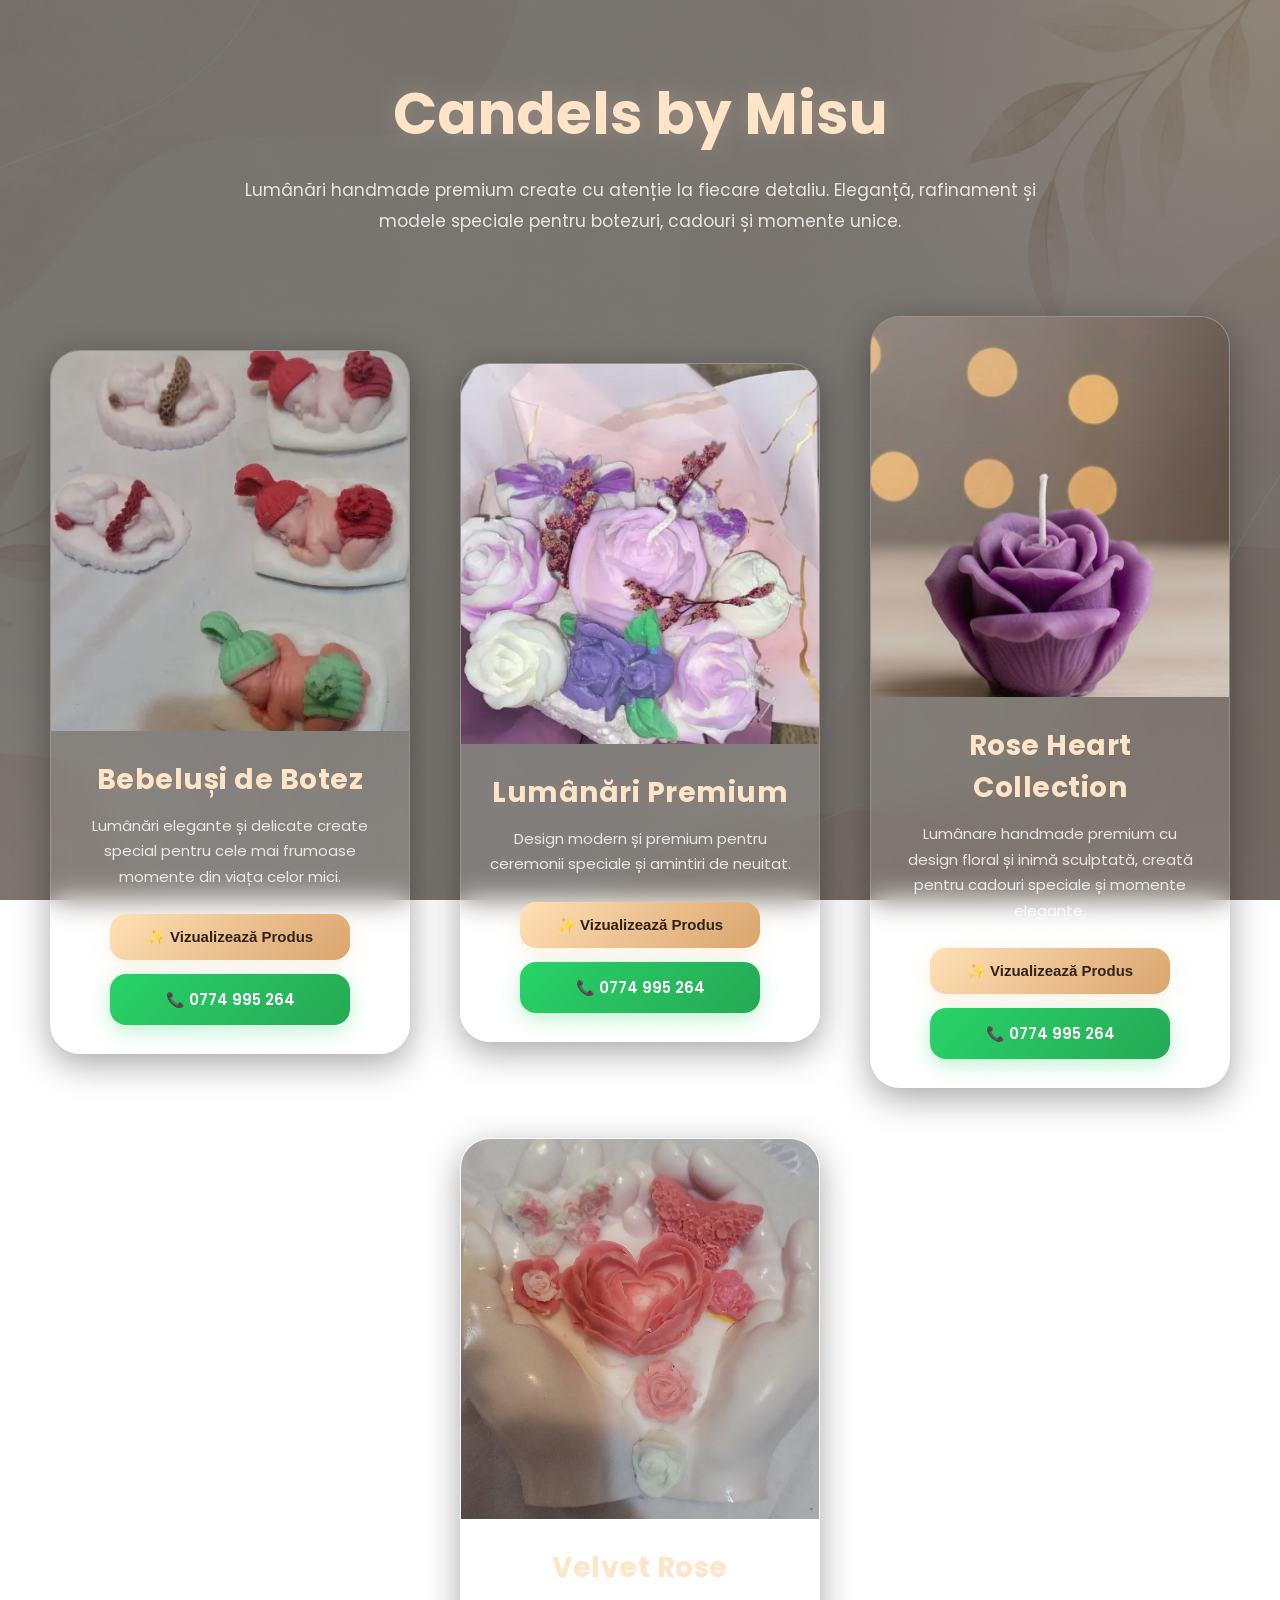
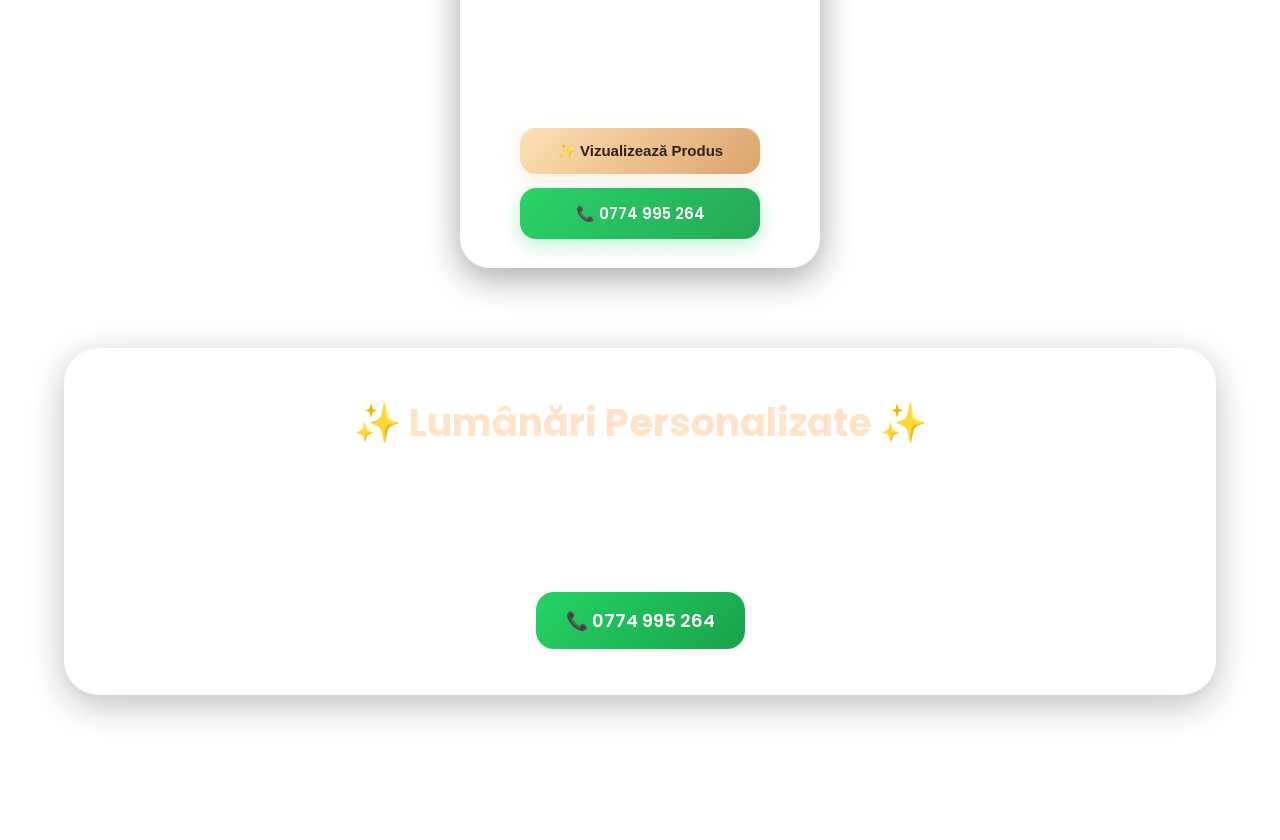
==== index.html @ 6c000a17 "Add files via upload" ====
<head>
    <link rel="icon" type="image/png" href="logo.png">
  <meta charset="UTF-8">
  <meta name="viewport" content="width=device-width, initial-scale=1.0">

  <title>Candels by Misu</title>

  <link href="https://fonts.googleapis.com/css2?family=Poppins:wght@300;400;500;600;700&display=swap" rel="stylesheet">

  <style>

    *{
      margin:0;
      padding:0;
      box-sizing:border-box;
    }

    body{

      font-family:'Poppins', sans-serif;

      background:
      linear-gradient(
      rgba(15,15,15,0.55),
      rgba(15,15,15,0.55)
      ),
      url('background.png');

      background-size:cover;
      background-position:center;
      background-attachment:fixed;

      min-height:100vh;

      overflow-x:hidden;

      color:white;
    }


    body::before{

      content:"";

      position:fixed;

      inset:0;

      background:
      radial-gradient(circle at top right,
      rgba(255,215,170,0.18),
      transparent 30%),

      radial-gradient(circle at bottom left,
      rgba(255,255,255,0.08),
      transparent 25%);

      pointer-events:none;
    }


    .hero{

      text-align:center;

      padding:70px 20px 20px;
    }

    .hero h1{

      font-size:58px;

      font-weight:700;

      color:#ffe4c7;

      text-shadow:
      0 0 25px rgba(255,228,199,0.25);

      margin-bottom:18px;
    }

    .hero p{

      max-width:850px;

      margin:auto;

      color:rgba(255,255,255,0.82);

      line-height:1.8;

      font-size:17px;
    }


    .container{

      width:100%;

      display:flex;
      justify-content:center;
      align-items:center;
      gap:50px;

      flex-wrap:wrap;

      padding:60px 25px;
    }


    .card{

      position:relative;

      width:360px;

      border-radius:30px;

      overflow:hidden;

      background:
      rgba(255,255,255,0.08);

      backdrop-filter:blur(14px);

      border:1px solid rgba(255,255,255,0.15);

      box-shadow:
      0 10px 35px rgba(0,0,0,0.35),
      inset 0 1px 1px rgba(255,255,255,0.1);

      transition:0.45s ease;
    }

    .card:hover{

      transform:
      translateY(-12px)
      scale(1.02);

      box-shadow:
      0 18px 45px rgba(0,0,0,0.45),
      0 0 25px rgba(255,215,170,0.2);
    }


    .card::before{

      content:"";

      position:absolute;

      inset:0;

      background:
      linear-gradient(
      140deg,
      rgba(255,255,255,0.15),
      transparent 40%,
      transparent 60%,
      rgba(255,255,255,0.08)
      );

      pointer-events:none;
    }

    .card img{

      width:100%;
      height:380px;

      object-fit:cover;

      transition:0.4s;
    }

    .card:hover img{

      transform:scale(1.04);
    }

    .card-content{

      padding:28px;
      text-align:center;
    }

    .card-content h2{

      font-size:28px;
      font-weight:700;

      margin-bottom:12px;

      color:#ffe4c7;

      letter-spacing:0.5px;
    }

    .card-content p{

      color:rgba(255,255,255,0.82);

      line-height:1.7;

      font-size:15px;

      margin-bottom:25px;
    }


    .buttons{

      display:flex;
      flex-direction:column;

      gap:14px;
      align-items:center;
    }

    .btn{

      width:240px;

      padding:14px 20px;

      border:none;
      border-radius:16px;

      cursor:pointer;

      font-size:15px;
      font-weight:600;

      transition:0.35s ease;

      text-decoration:none;
    }


    .view-btn{

      background:
      linear-gradient(
      135deg,
      #ffe1b6,
      #d9a066
      );

      color:#2b1b12;

      box-shadow:
      0 6px 20px rgba(255,210,160,0.3);
    }

    .view-btn:hover{

      transform:translateY(-3px);

      box-shadow:
      0 10px 25px rgba(255,210,160,0.45);
    }


    .phone-btn{

      background:
      linear-gradient(
      135deg,
      #25D366,
      #18a34a
      );

      color:white;

      box-shadow:
      0 6px 20px rgba(37,211,102,0.3);
    }

    .phone-btn:hover{

      transform:translateY(-3px);

      box-shadow:
      0 10px 25px rgba(37,211,102,0.45);
    }


    .custom-box{

      width:90%;
      max-width:1200px;

      margin:20px auto 80px;

      background:
      rgba(255,255,255,0.08);

      border:1px solid rgba(255,255,255,0.12);

      border-radius:35px;

      padding:45px;

      backdrop-filter:blur(14px);

      text-align:center;

      box-shadow:
      0 10px 35px rgba(0,0,0,0.25);
    }

    .custom-box h2{

      font-size:38px;

      color:#ffe4c7;

      margin-bottom:20px;
    }

    .custom-box p{

      max-width:850px;

      margin:auto;

      line-height:1.9;

      color:rgba(255,255,255,0.85);

      font-size:16px;
    }

    .custom-phone{

      margin-top:30px;

      display:inline-block;

      padding:15px 30px;

      border-radius:18px;

      text-decoration:none;

      background:
      linear-gradient(
      135deg,
      #25D366,
      #18a34a
      );

      color:white;

      font-weight:600;

      font-size:18px;

      transition:0.3s;
    }

    .custom-phone:hover{

      transform:translateY(-4px);
    }

    footer{

      text-align:center;

      padding:22px;

      color:rgba(255,255,255,0.7);

      font-size:14px;
    }


    .modal{

      display:none;

      position:fixed;

      z-index:999;

      inset:0;

      background:rgba(0,0,0,0.35);

      backdrop-filter:blur(8px);

      -webkit-backdrop-filter:blur(8px);

      justify-content:center;
      align-items:center;

      padding:20px;

      animation:fadeIn 0.3s ease;
    }

    .modal img{

      max-width:88%;
      max-height:88%;

      border-radius:25px;

      box-shadow:
      0 0 40px rgba(255,255,255,0.15);

      animation:zoomIn 0.3s ease;
    }

    .close{

      position:absolute;

      top:18px;
      right:30px;

      color:white;

      font-size:52px;

      cursor:pointer;

      transition:0.3s;
    }

    .close:hover{

      transform:scale(1.15);
    }


    @keyframes fadeIn{

      from{
        opacity:0;
      }

      to{
        opacity:1;
      }
    }

    @keyframes zoomIn{

      from{
        transform:scale(0.85);
        opacity:0;
      }

      to{
        transform:scale(1);
        opacity:1;
      }
    }


    @media(max-width:768px){

      .hero h1{
        font-size:42px;
      }

      .container{
        padding:40px 18px;
      }

      .card{
        width:100%;
        max-width:390px;
      }

      .card img{
        height:320px;
      }

      .custom-box{
        padding:35px 22px;
      }

      .custom-box h2{
        font-size:30px;
      }
    }

  </style>
</head>

<body>


  <section class="hero">

    <h1>Candels by Misu</h1>

    <p>
      Lumânări handmade premium create cu atenție la fiecare detaliu. 
      Eleganță, rafinament și modele speciale pentru botezuri, cadouri și momente unice.
    </p>

  </section>


  <div class="container">


    <div class="card">

      <img src="poza1.png" alt="Lumânări Botez Bebeluși">

      <div class="card-content">

        <h2>Bebeluși de Botez</h2>

        <p>
          Lumânări elegante și delicate create special pentru cele mai frumoase momente din viața celor mici.
        </p>

        <div class="buttons">

          <button class="btn view-btn"
          onclick="openModal('poza1.png')">

            ✨ Vizualizează Produs

          </button>

          <a class="btn phone-btn"
          href="tel:0774995264">

            📞 0774 995 264

          </a>

        </div>

      </div>

    </div>


    <div class="card">

      <img src="poza2.png" alt="Lumânări Premium Botez">

      <div class="card-content">

        <h2>Lumânări Premium</h2>

        <p>
          Design modern și premium pentru ceremonii speciale și amintiri de neuitat.
        </p>

        <div class="buttons">

          <button class="btn view-btn"
          onclick="openModal('poza2.png')">

            ✨ Vizualizează Produs

          </button>

          <a class="btn phone-btn"
          href="tel:0774995264">

            📞 0774 995 264

          </a>

        </div>

      </div>

    </div>


    <div class="card">

      <img src="poza3.png" alt="Lumânare Artistică Handmade">

      <div class="card-content">

        <h2>Rose Heart Collection</h2>

        <p>
          Lumânare handmade premium cu design floral și inimă sculptată, creată pentru cadouri speciale și momente elegante.
        </p>

        <div class="buttons">

          <button class="btn view-btn"
          onclick="openModal('poza3.png')">

            ✨ Vizualizează Produs

          </button>

          <a class="btn phone-btn"
          href="tel:0774995264">

            📞 0774 995 264

          </a>

        </div>

      </div>

    </div>


    <div class="card">

      <img src="poza4.png" alt="Lumânare Trandafir Mov">

      <div class="card-content">

        <h2>Velvet Rose</h2>

        <p>
          Lumânare artistică în formă de trandafir mov, cu finisaje premium și design elegant pentru decoruri și cadouri rafinate.
        </p>

        <div class="buttons">

          <button class="btn view-btn"
          onclick="openModal('poza4.png')">

            ✨ Vizualizează Produs

          </button>

          <a class="btn phone-btn"
          href="tel:0774995264">

            📞 0774 995 264

          </a>

        </div>

      </div>

    </div>

  </div>


  <section class="custom-box">

    <h2>✨ Lumânări Personalizate ✨</h2>

    <p>
      Realizăm și lumânări personalizate exact pe placul clientului. 
      Poți alege modelul, culoarea, florile, parfumul sau designul dorit pentru un produs unic și special. 
      Pentru comenzi personalizate sau alte modele contactează-ne direct.
    </p>

    <a class="custom-phone"
    href="tel:0774995264">

      📞 0774 995 264

    </a>

  </section>

  <footer>
    © 2026 Candels by Misu
  </footer>


  <div class="modal" id="imageModal">

    <span class="close"
    onclick="closeModal()">

      &times;

    </span>

    <img id="modalImg">

  </div>

  <script>

    function openModal(imageSrc){

      document.getElementById("imageModal").style.display = "flex";

      document.getElementById("modalImg").src = imageSrc;

      document.body.style.overflow = "hidden";
    }

    function closeModal(){

      document.getElementById("imageModal").style.display = "none";

      document.body.style.overflow = "auto";
    }

    window.onclick = function(event){

      const modal =
      document.getElementById("imageModal");

      if(event.target == modal){

        closeModal();
      }
    }

  </script>

</body>
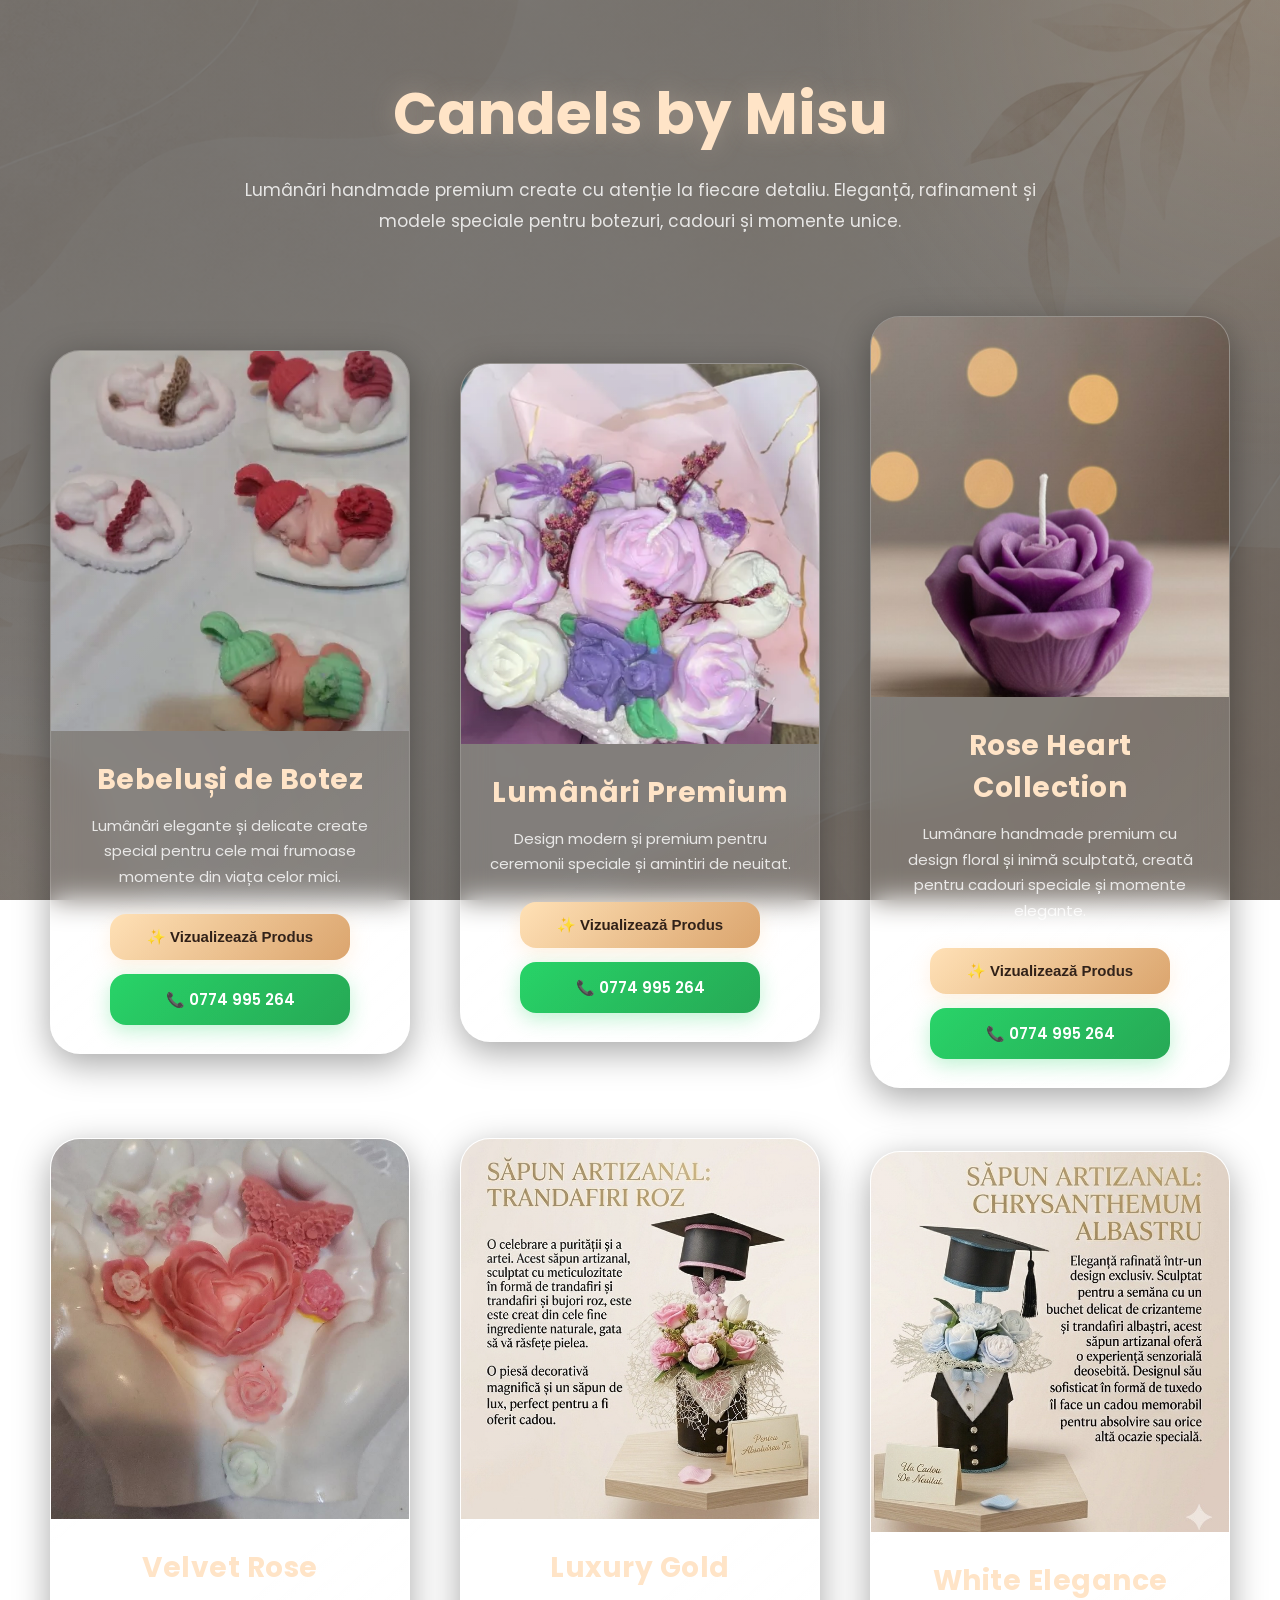
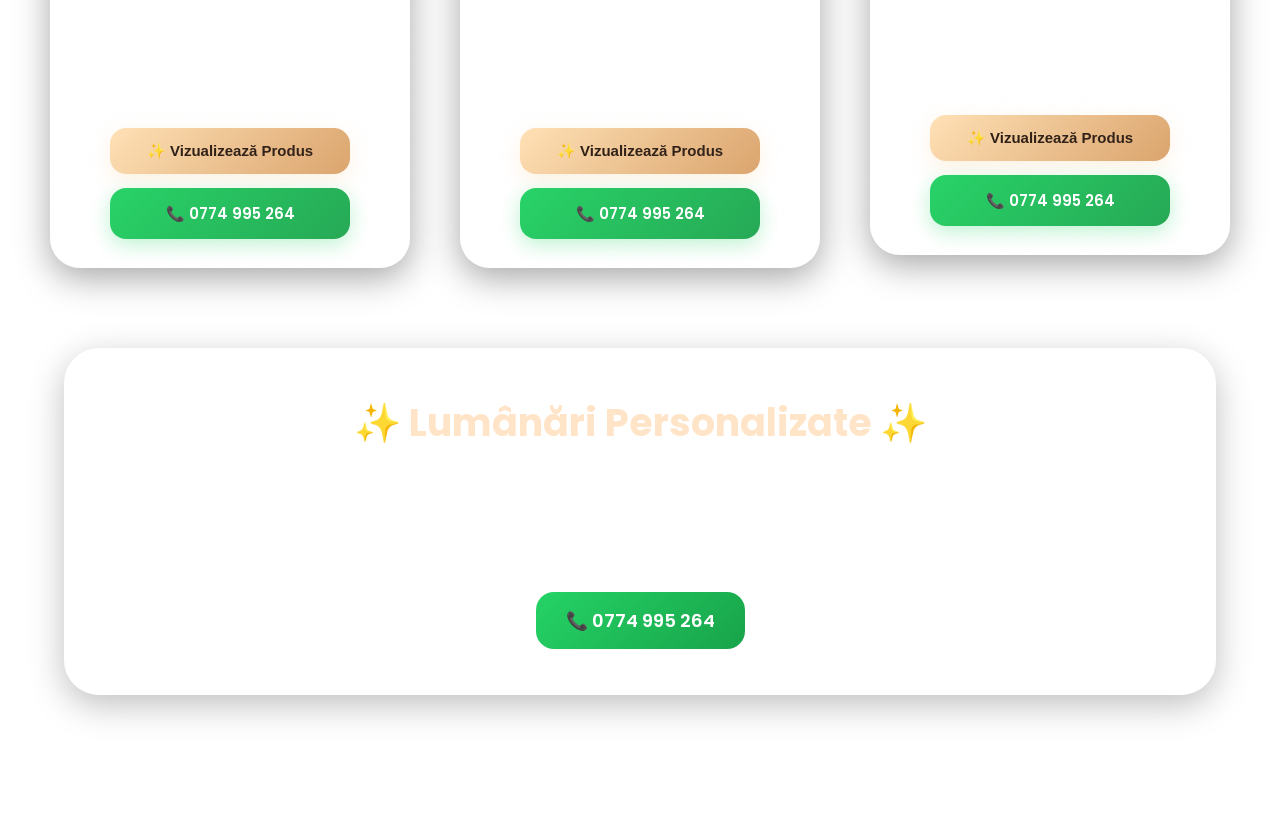
==== commit 32b236f7: "Update index.html" ====
--- a/index.html
+++ b/index.html
@@ -1,5 +1,8 @@
+
 <head>
-    <link rel="icon" type="image/png" href="logo.png">
+
+  <link rel="icon" type="image/png" href="logo.png">
+
   <meta charset="UTF-8">
   <meta name="viewport" content="width=device-width, initial-scale=1.0">
 
@@ -37,7 +40,6 @@
       color:white;
     }
 
-
     body::before{
 
       content:"";
@@ -58,7 +60,6 @@
       pointer-events:none;
     }
 
-
     .hero{
 
       text-align:center;
@@ -92,7 +93,6 @@
 
       font-size:17px;
     }
-
 
     .container{
 
@@ -108,7 +108,6 @@
       padding:60px 25px;
     }
 
-
     .card{
 
       position:relative;
@@ -143,7 +142,6 @@
       0 18px 45px rgba(0,0,0,0.45),
       0 0 25px rgba(255,215,170,0.2);
     }
-
 
     .card::before{
 
@@ -209,7 +207,6 @@
       margin-bottom:25px;
     }
 
-
     .buttons{
 
       display:flex;
@@ -237,7 +234,6 @@
 
       text-decoration:none;
     }
-
 
     .view-btn{
 
@@ -262,7 +258,6 @@
       0 10px 25px rgba(255,210,160,0.45);
     }
 
-
     .phone-btn{
 
       background:
@@ -286,7 +281,6 @@
       0 10px 25px rgba(37,211,102,0.45);
     }
 
-
     .custom-box{
 
       width:90%;
@@ -377,7 +371,6 @@
       font-size:14px;
     }
 
-
     .modal{
 
       display:none;
@@ -391,15 +384,11 @@
       background:rgba(0,0,0,0.35);
 
       backdrop-filter:blur(8px);
-
-      -webkit-backdrop-filter:blur(8px);
 
       justify-content:center;
       align-items:center;
 
       padding:20px;
-
-      animation:fadeIn 0.3s ease;
     }
 
     .modal img{
@@ -411,8 +400,6 @@
 
       box-shadow:
       0 0 40px rgba(255,255,255,0.15);
-
-      animation:zoomIn 0.3s ease;
     }
 
     .close{
@@ -427,40 +414,7 @@
       font-size:52px;
 
       cursor:pointer;
-
-      transition:0.3s;
-    }
-
-    .close:hover{
-
-      transform:scale(1.15);
-    }
-
-
-    @keyframes fadeIn{
-
-      from{
-        opacity:0;
-      }
-
-      to{
-        opacity:1;
-      }
-    }
-
-    @keyframes zoomIn{
-
-      from{
-        transform:scale(0.85);
-        opacity:0;
-      }
-
-      to{
-        transform:scale(1);
-        opacity:1;
-      }
-    }
-
+    }
 
     @media(max-width:768px){
 
@@ -491,25 +445,23 @@
     }
 
   </style>
+
 </head>
 
 <body>
 
-
   <section class="hero">
 
     <h1>Candels by Misu</h1>
 
     <p>
-      Lumânări handmade premium create cu atenție la fiecare detaliu. 
+      Lumânări handmade premium create cu atenție la fiecare detaliu.
       Eleganță, rafinament și modele speciale pentru botezuri, cadouri și momente unice.
     </p>
 
   </section>
 
-
   <div class="container">
-
 
     <div class="card">
 
@@ -545,7 +497,6 @@
 
     </div>
 
-
     <div class="card">
 
       <img src="poza2.png" alt="Lumânări Premium Botez">
@@ -580,7 +531,6 @@
 
     </div>
 
-
     <div class="card">
 
       <img src="poza3.png" alt="Lumânare Artistică Handmade">
@@ -615,7 +565,6 @@
 
     </div>
 
-
     <div class="card">
 
       <img src="poza4.png" alt="Lumânare Trandafir Mov">
@@ -650,16 +599,83 @@
 
     </div>
 
+    <div class="card">
+
+      <img src="poza5.png" alt="Lumânare Luxury Gold">
+
+      <div class="card-content">
+
+        <h2>Luxury Gold</h2>
+
+        <p>
+          Lumânare elegantă cu accente aurii și finisaje premium, perfectă pentru evenimente sofisticate și cadouri speciale.
+        </p>
+
+        <div class="buttons">
+
+          <button class="btn view-btn"
+          onclick="openModal('poza5.png')">
+
+            ✨ Vizualizează Produs
+
+          </button>
+
+          <a class="btn phone-btn"
+          href="tel:0774995264">
+
+            📞 0774 995 264
+
+          </a>
+
+        </div>
+
+      </div>
+
+    </div>
+
+    <div class="card">
+
+      <img src="poza6.png" alt="Lumânare White Elegance">
+
+      <div class="card-content">
+
+        <h2>White Elegance</h2>
+
+        <p>
+          Lumânare handmade minimalistă cu design rafinat și decor floral delicat, ideală pentru botezuri și decor elegant.
+        </p>
+
+        <div class="buttons">
+
+          <button class="btn view-btn"
+          onclick="openModal('poza6.png')">
+
+            ✨ Vizualizează Produs
+
+          </button>
+
+          <a class="btn phone-btn"
+          href="tel:0774995264">
+
+            📞 0774 995 264
+
+          </a>
+
+        </div>
+
+      </div>
+
+    </div>
+
   </div>
 
-
   <section class="custom-box">
 
     <h2>✨ Lumânări Personalizate ✨</h2>
 
     <p>
-      Realizăm și lumânări personalizate exact pe placul clientului. 
-      Poți alege modelul, culoarea, florile, parfumul sau designul dorit pentru un produs unic și special. 
+      Realizăm și lumânări personalizate exact pe placul clientului.
+      Poți alege modelul, culoarea, florile, parfumul sau designul dorit pentru un produs unic și special.
       Pentru comenzi personalizate sau alte modele contactează-ne direct.
     </p>
 
@@ -676,7 +692,6 @@
     © 2026 Candels by Misu
   </footer>
 
-
   <div class="modal" id="imageModal">
 
     <span class="close"
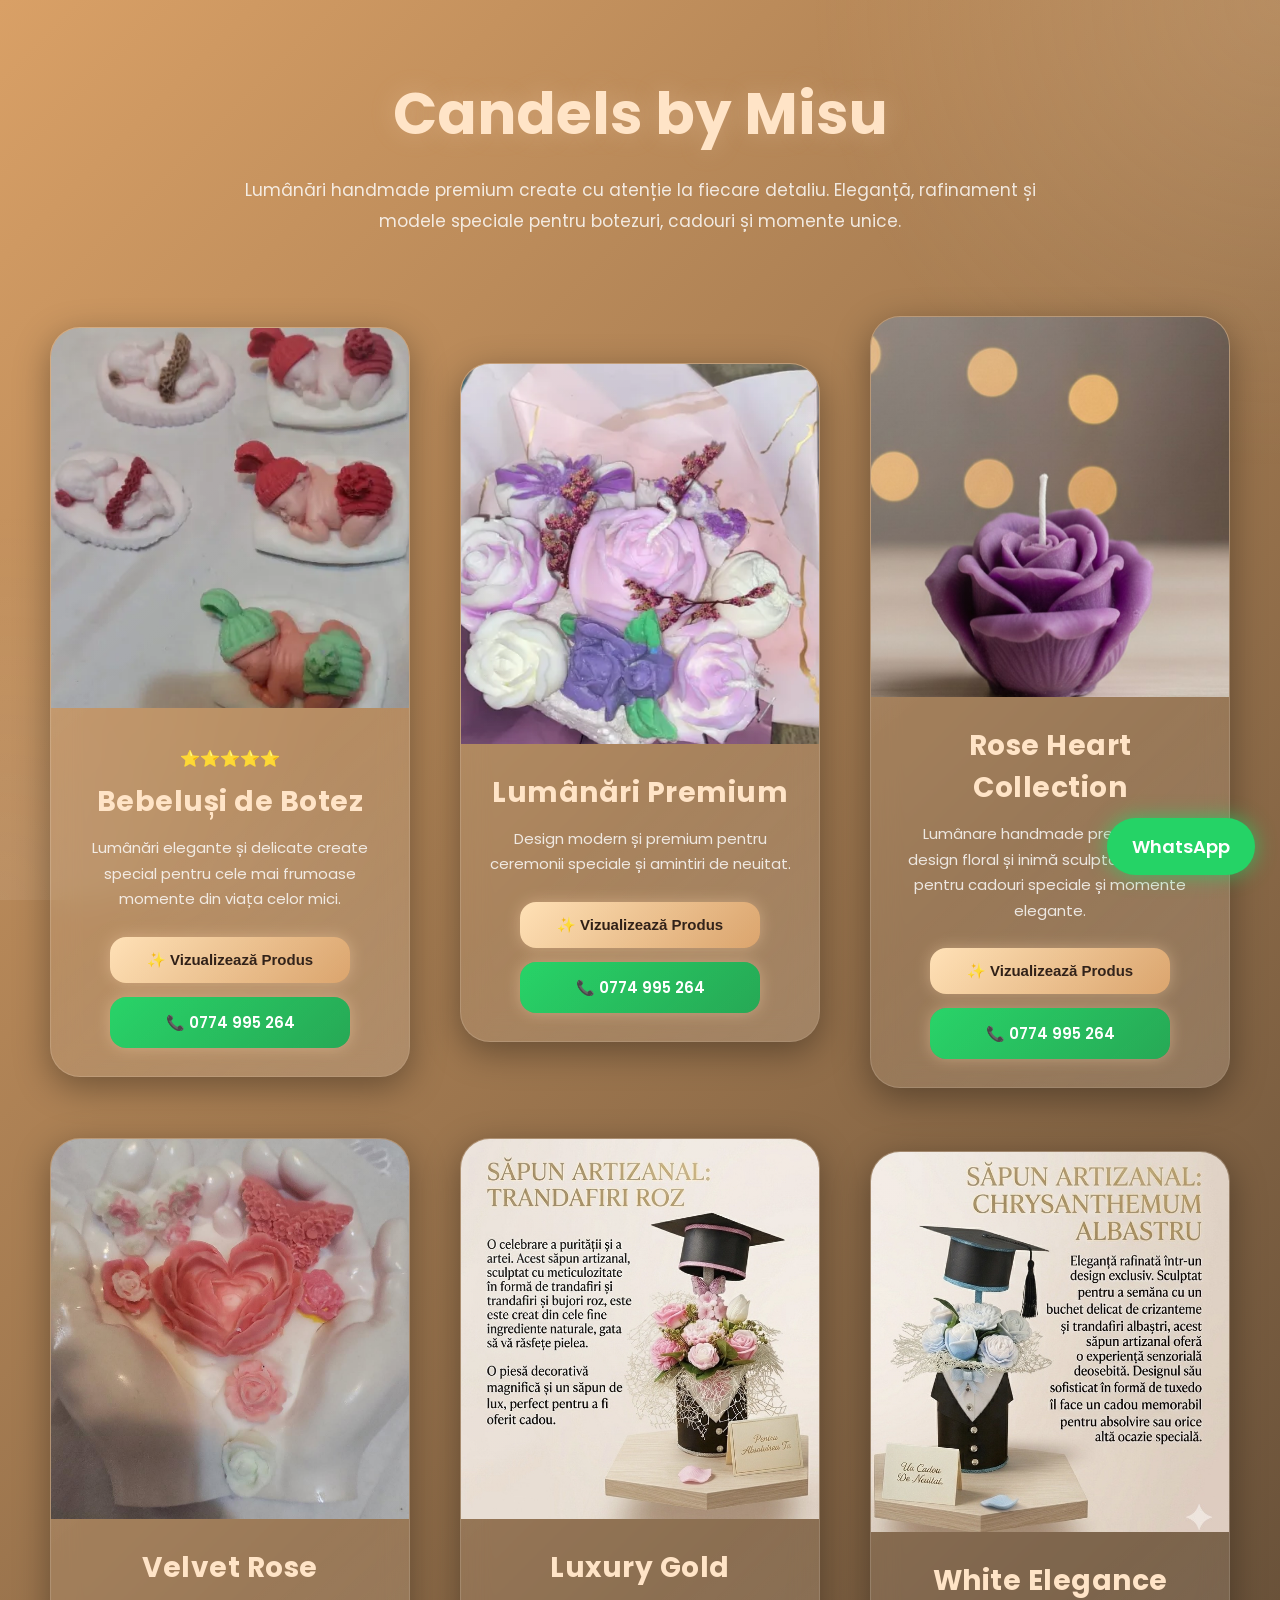
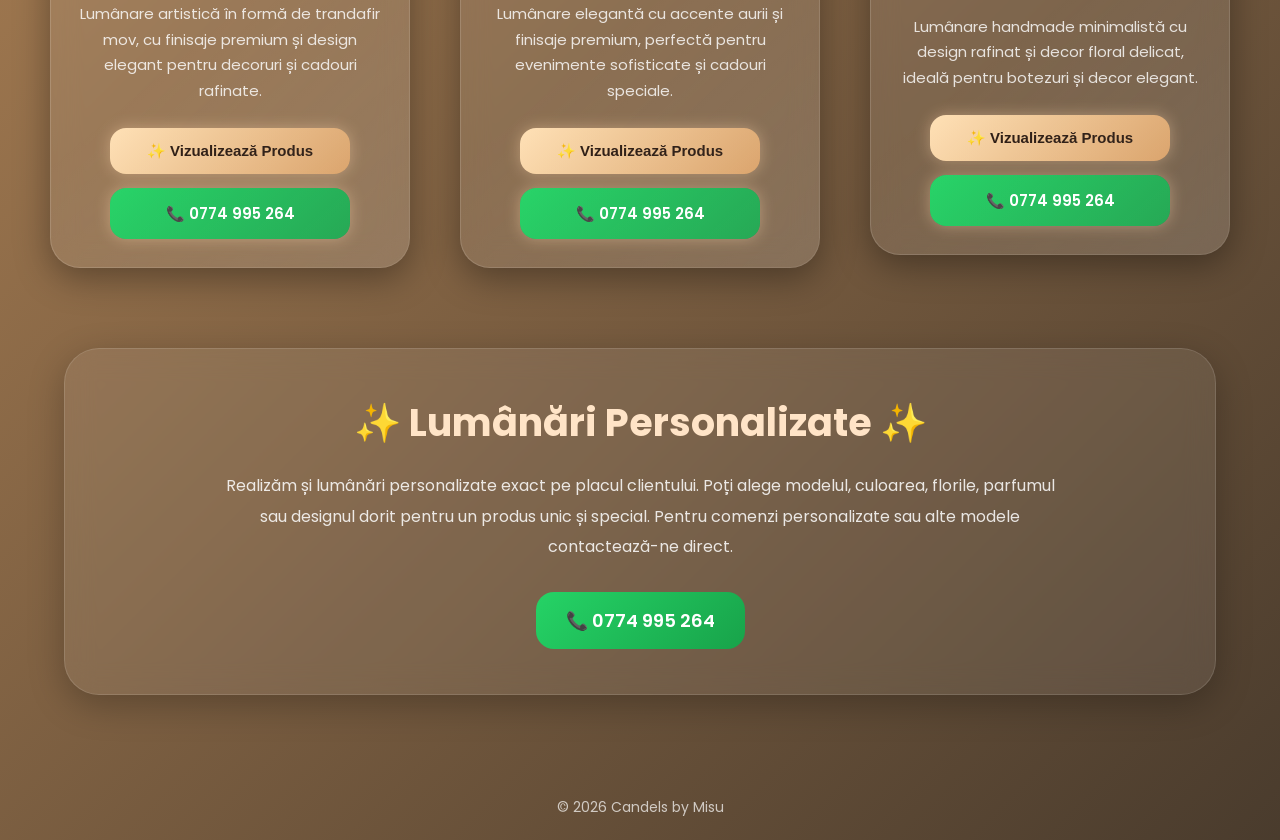
==== commit 6ccbaed3: "Update index.html" ====
--- a/index.html
+++ b/index.html
@@ -444,13 +444,28 @@
       }
     }
 
-  </style>
+  
+
+.scroll-reveal{opacity:0;transform:translateY(40px);transition:1s}
+.scroll-reveal.show{opacity:1;transform:none}
+
+.rating{margin:10px 0;color:#ffd700}
+.card{transform-style:preserve-3d}
+.card:hover{transform:perspective(1000px) rotateX(5deg) rotateY(-5deg) translateY(-12px)}
+.card::after{content:'';position:absolute;top:-100%;left:-100%;width:50%;height:300%;background:rgba(255,255,255,.15);transform:rotate(25deg);transition:1s}
+.card:hover::after{left:150%}
+.whatsapp-float{position:fixed;bottom:25px;right:25px;background:#25D366;color:white;padding:18px;border-radius:50%;text-decoration:none;font-size:30px;z-index:9999;box-shadow:0 0 20px rgba(37,211,102,.7)}
+.counter,.benefits,.testimonials{text-align:center;padding:50px 20px}
+.gradient-bg{background:linear-gradient(-45deg,#1a1a1a,#5e3a1f,#1a1a1a,#d9a066);background-size:400% 400%;animation:gradient 12s ease infinite}
+@keyframes gradient{0%{background-position:0 50%}50%{background-position:100% 50%}100%{background-position:0 50%}}
+.btn{box-shadow:0 0 15px rgba(255,215,170,.4)}
+
+</style>
 
 </head>
 
-<body>
-
-  <section class="hero">
+<body class="gradient-bg">
+<section class="hero">
 
     <h1>Candels by Misu</h1>
 
@@ -463,11 +478,9 @@
 
   <div class="container">
 
-    <div class="card">
-
-      <img src="poza1.png" alt="Lumânări Botez Bebeluși">
-
-      <div class="card-content">
+    <div class="card scroll-reveal"><img src="poza1.png" alt="Lumânări Botez Bebeluși">
+
+      <div class="card-content"><div class="rating">⭐⭐⭐⭐⭐</div>
 
         <h2>Bebeluși de Botez</h2>
 
@@ -688,7 +701,9 @@
 
   </section>
 
-  <footer>
+  
+<a class="whatsapp-float" href="https://wa.me/40774995264" style="padding:15px 25px;border-radius:50px;font-size:18px;font-weight:600;">WhatsApp</a>
+<footer>
     © 2026 Candels by Misu
   </footer>
 
@@ -734,6 +749,17 @@
       }
     }
 
-  </script>
+  
+
+
+const observer=new IntersectionObserver(entries=>{
+entries.forEach(entry=>{if(entry.isIntersecting) entry.target.classList.add('show');});
+});
+document.querySelectorAll('.scroll-reveal').forEach(el=>observer.observe(el));
+
+let c=0;const target=500;const el=document.getElementById('clients');
+const timer=setInterval(()=>{c+=5;el.textContent=c;if(c>=target)clearInterval(timer)},20);
+
+</script>
 
 </body>
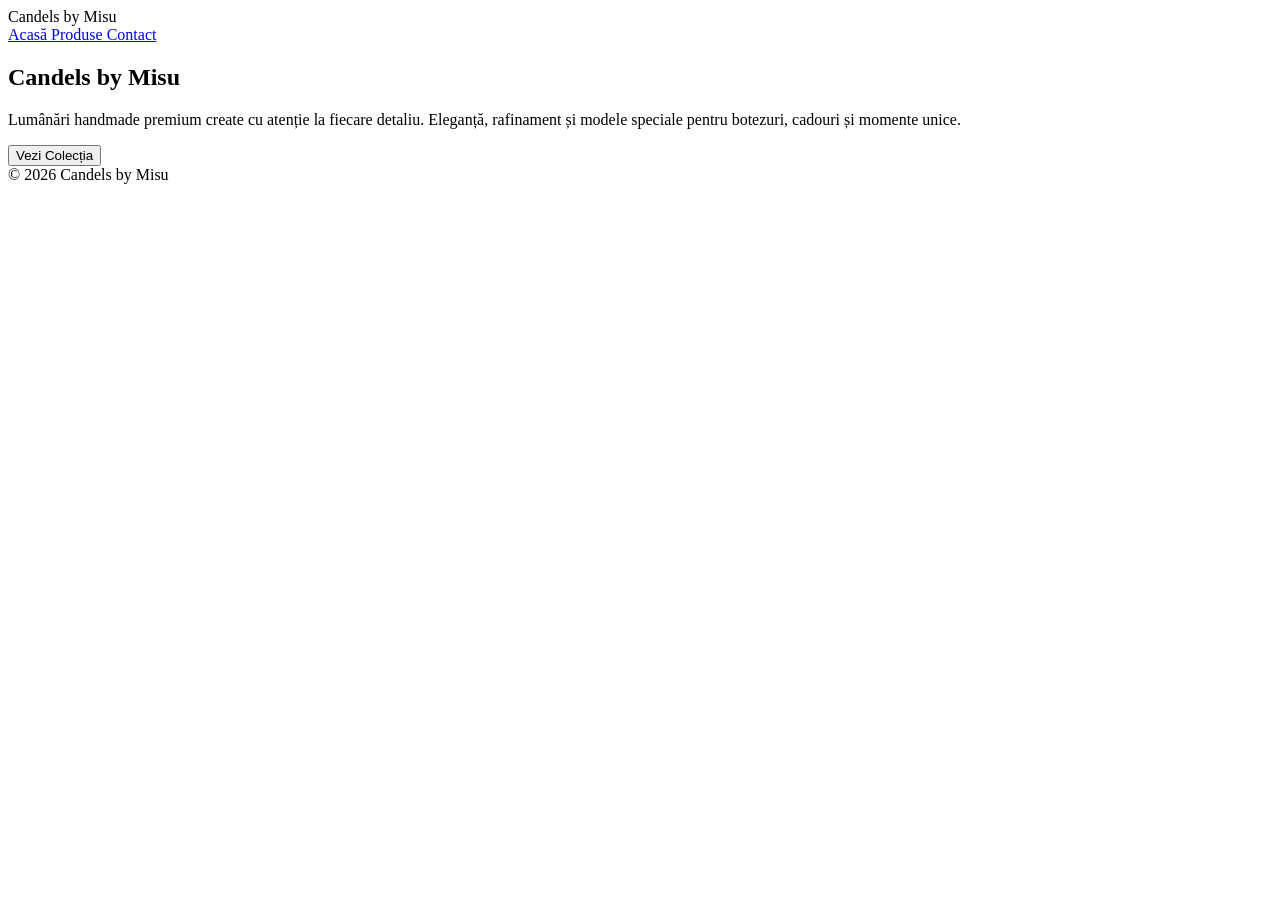
==== commit 84cff4c6: "Update index.html" ====
--- a/index.html
+++ b/index.html
@@ -1,765 +1,72 @@
 
 <head>
 
-  <link rel="icon" type="image/png" href="logo.png">
+    <meta charset="UTF-8">
 
-  <meta charset="UTF-8">
-  <meta name="viewport" content="width=device-width, initial-scale=1.0">
+    <meta name="viewport" content="width=device-width, initial-scale=1.0">
 
-  <title>Candels by Misu</title>
+    <title>Candels by Misu</title>
 
-  <link href="https://fonts.googleapis.com/css2?family=Poppins:wght@300;400;500;600;700&display=swap" rel="stylesheet">
+    <link rel="icon" type="image/png" href="logo.png">
 
-  <style>
-
-    *{
-      margin:0;
-      padding:0;
-      box-sizing:border-box;
-    }
-
-    body{
-
-      font-family:'Poppins', sans-serif;
-
-      background:
-      linear-gradient(
-      rgba(15,15,15,0.55),
-      rgba(15,15,15,0.55)
-      ),
-      url('background.png');
-
-      background-size:cover;
-      background-position:center;
-      background-attachment:fixed;
-
-      min-height:100vh;
-
-      overflow-x:hidden;
-
-      color:white;
-    }
-
-    body::before{
-
-      content:"";
-
-      position:fixed;
-
-      inset:0;
-
-      background:
-      radial-gradient(circle at top right,
-      rgba(255,215,170,0.18),
-      transparent 30%),
-
-      radial-gradient(circle at bottom left,
-      rgba(255,255,255,0.08),
-      transparent 25%);
-
-      pointer-events:none;
-    }
-
-    .hero{
-
-      text-align:center;
-
-      padding:70px 20px 20px;
-    }
-
-    .hero h1{
-
-      font-size:58px;
-
-      font-weight:700;
-
-      color:#ffe4c7;
-
-      text-shadow:
-      0 0 25px rgba(255,228,199,0.25);
-
-      margin-bottom:18px;
-    }
-
-    .hero p{
-
-      max-width:850px;
-
-      margin:auto;
-
-      color:rgba(255,255,255,0.82);
-
-      line-height:1.8;
-
-      font-size:17px;
-    }
-
-    .container{
-
-      width:100%;
-
-      display:flex;
-      justify-content:center;
-      align-items:center;
-      gap:50px;
-
-      flex-wrap:wrap;
-
-      padding:60px 25px;
-    }
-
-    .card{
-
-      position:relative;
-
-      width:360px;
-
-      border-radius:30px;
-
-      overflow:hidden;
-
-      background:
-      rgba(255,255,255,0.08);
-
-      backdrop-filter:blur(14px);
-
-      border:1px solid rgba(255,255,255,0.15);
-
-      box-shadow:
-      0 10px 35px rgba(0,0,0,0.35),
-      inset 0 1px 1px rgba(255,255,255,0.1);
-
-      transition:0.45s ease;
-    }
-
-    .card:hover{
-
-      transform:
-      translateY(-12px)
-      scale(1.02);
-
-      box-shadow:
-      0 18px 45px rgba(0,0,0,0.45),
-      0 0 25px rgba(255,215,170,0.2);
-    }
-
-    .card::before{
-
-      content:"";
-
-      position:absolute;
-
-      inset:0;
-
-      background:
-      linear-gradient(
-      140deg,
-      rgba(255,255,255,0.15),
-      transparent 40%,
-      transparent 60%,
-      rgba(255,255,255,0.08)
-      );
-
-      pointer-events:none;
-    }
-
-    .card img{
-
-      width:100%;
-      height:380px;
-
-      object-fit:cover;
-
-      transition:0.4s;
-    }
-
-    .card:hover img{
-
-      transform:scale(1.04);
-    }
-
-    .card-content{
-
-      padding:28px;
-      text-align:center;
-    }
-
-    .card-content h2{
-
-      font-size:28px;
-      font-weight:700;
-
-      margin-bottom:12px;
-
-      color:#ffe4c7;
-
-      letter-spacing:0.5px;
-    }
-
-    .card-content p{
-
-      color:rgba(255,255,255,0.82);
-
-      line-height:1.7;
-
-      font-size:15px;
-
-      margin-bottom:25px;
-    }
-
-    .buttons{
-
-      display:flex;
-      flex-direction:column;
-
-      gap:14px;
-      align-items:center;
-    }
-
-    .btn{
-
-      width:240px;
-
-      padding:14px 20px;
-
-      border:none;
-      border-radius:16px;
-
-      cursor:pointer;
-
-      font-size:15px;
-      font-weight:600;
-
-      transition:0.35s ease;
-
-      text-decoration:none;
-    }
-
-    .view-btn{
-
-      background:
-      linear-gradient(
-      135deg,
-      #ffe1b6,
-      #d9a066
-      );
-
-      color:#2b1b12;
-
-      box-shadow:
-      0 6px 20px rgba(255,210,160,0.3);
-    }
-
-    .view-btn:hover{
-
-      transform:translateY(-3px);
-
-      box-shadow:
-      0 10px 25px rgba(255,210,160,0.45);
-    }
-
-    .phone-btn{
-
-      background:
-      linear-gradient(
-      135deg,
-      #25D366,
-      #18a34a
-      );
-
-      color:white;
-
-      box-shadow:
-      0 6px 20px rgba(37,211,102,0.3);
-    }
-
-    .phone-btn:hover{
-
-      transform:translateY(-3px);
-
-      box-shadow:
-      0 10px 25px rgba(37,211,102,0.45);
-    }
-
-    .custom-box{
-
-      width:90%;
-      max-width:1200px;
-
-      margin:20px auto 80px;
-
-      background:
-      rgba(255,255,255,0.08);
-
-      border:1px solid rgba(255,255,255,0.12);
-
-      border-radius:35px;
-
-      padding:45px;
-
-      backdrop-filter:blur(14px);
-
-      text-align:center;
-
-      box-shadow:
-      0 10px 35px rgba(0,0,0,0.25);
-    }
-
-    .custom-box h2{
-
-      font-size:38px;
-
-      color:#ffe4c7;
-
-      margin-bottom:20px;
-    }
-
-    .custom-box p{
-
-      max-width:850px;
-
-      margin:auto;
-
-      line-height:1.9;
-
-      color:rgba(255,255,255,0.85);
-
-      font-size:16px;
-    }
-
-    .custom-phone{
-
-      margin-top:30px;
-
-      display:inline-block;
-
-      padding:15px 30px;
-
-      border-radius:18px;
-
-      text-decoration:none;
-
-      background:
-      linear-gradient(
-      135deg,
-      #25D366,
-      #18a34a
-      );
-
-      color:white;
-
-      font-weight:600;
-
-      font-size:18px;
-
-      transition:0.3s;
-    }
-
-    .custom-phone:hover{
-
-      transform:translateY(-4px);
-    }
-
-    footer{
-
-      text-align:center;
-
-      padding:22px;
-
-      color:rgba(255,255,255,0.7);
-
-      font-size:14px;
-    }
-
-    .modal{
-
-      display:none;
-
-      position:fixed;
-
-      z-index:999;
-
-      inset:0;
-
-      background:rgba(0,0,0,0.35);
-
-      backdrop-filter:blur(8px);
-
-      justify-content:center;
-      align-items:center;
-
-      padding:20px;
-    }
-
-    .modal img{
-
-      max-width:88%;
-      max-height:88%;
-
-      border-radius:25px;
-
-      box-shadow:
-      0 0 40px rgba(255,255,255,0.15);
-    }
-
-    .close{
-
-      position:absolute;
-
-      top:18px;
-      right:30px;
-
-      color:white;
-
-      font-size:52px;
-
-      cursor:pointer;
-    }
-
-    @media(max-width:768px){
-
-      .hero h1{
-        font-size:42px;
-      }
-
-      .container{
-        padding:40px 18px;
-      }
-
-      .card{
-        width:100%;
-        max-width:390px;
-      }
-
-      .card img{
-        height:320px;
-      }
-
-      .custom-box{
-        padding:35px 22px;
-      }
-
-      .custom-box h2{
-        font-size:30px;
-      }
-    }
-
-  
-
-.scroll-reveal{opacity:0;transform:translateY(40px);transition:1s}
-.scroll-reveal.show{opacity:1;transform:none}
-
-.rating{margin:10px 0;color:#ffd700}
-.card{transform-style:preserve-3d}
-.card:hover{transform:perspective(1000px) rotateX(5deg) rotateY(-5deg) translateY(-12px)}
-.card::after{content:'';position:absolute;top:-100%;left:-100%;width:50%;height:300%;background:rgba(255,255,255,.15);transform:rotate(25deg);transition:1s}
-.card:hover::after{left:150%}
-.whatsapp-float{position:fixed;bottom:25px;right:25px;background:#25D366;color:white;padding:18px;border-radius:50%;text-decoration:none;font-size:30px;z-index:9999;box-shadow:0 0 20px rgba(37,211,102,.7)}
-.counter,.benefits,.testimonials{text-align:center;padding:50px 20px}
-.gradient-bg{background:linear-gradient(-45deg,#1a1a1a,#5e3a1f,#1a1a1a,#d9a066);background-size:400% 400%;animation:gradient 12s ease infinite}
-@keyframes gradient{0%{background-position:0 50%}50%{background-position:100% 50%}100%{background-position:0 50%}}
-.btn{box-shadow:0 0 15px rgba(255,215,170,.4)}
-
-</style>
+    <link rel="stylesheet" href="style.css">
 
 </head>
 
-<body class="gradient-bg">
+<body>
+
+<header>
+
+    <div class="logo">
+        Candels by Misu
+    </div>
+
+    <nav>
+
+        <a href="index.html">
+            Acasă
+        </a>
+
+        <a href="produse.html">
+            Produse
+        </a>
+
+        <a href="contact.html">
+            Contact
+        </a>
+
+    </nav>
+
+</header>
+
 <section class="hero">
 
-    <h1>Candels by Misu</h1>
+    <div class="hero-content">
 
-    <p>
-      Lumânări handmade premium create cu atenție la fiecare detaliu.
-      Eleganță, rafinament și modele speciale pentru botezuri, cadouri și momente unice.
-    </p>
-
-  </section>
-
-  <div class="container">
-
-    <div class="card scroll-reveal"><img src="poza1.png" alt="Lumânări Botez Bebeluși">
-
-      <div class="card-content"><div class="rating">⭐⭐⭐⭐⭐</div>
-
-        <h2>Bebeluși de Botez</h2>
+        <h1>
+            Candels by Misu
+        </h1>
 
         <p>
-          Lumânări elegante și delicate create special pentru cele mai frumoase momente din viața celor mici.
+            Lumânări handmade premium create cu atenție la fiecare detaliu.
+            Eleganță, rafinament și modele speciale pentru botezuri, cadouri și momente unice.
         </p>
 
-        <div class="buttons">
+        <a href="produse.html">
 
-          <button class="btn view-btn"
-          onclick="openModal('poza1.png')">
+            <button class="btn">
+                Vezi Colecția
+            </button>
 
-            ✨ Vizualizează Produs
-
-          </button>
-
-          <a class="btn phone-btn"
-          href="tel:0774995264">
-
-            📞 0774 995 264
-
-          </a>
-
-        </div>
-
-      </div>
+        </a>
 
     </div>
 
-    <div class="card">
+</section>
 
-      <img src="poza2.png" alt="Lumânări Premium Botez">
-
-      <div class="card-content">
-
-        <h2>Lumânări Premium</h2>
-
-        <p>
-          Design modern și premium pentru ceremonii speciale și amintiri de neuitat.
-        </p>
-
-        <div class="buttons">
-
-          <button class="btn view-btn"
-          onclick="openModal('poza2.png')">
-
-            ✨ Vizualizează Produs
-
-          </button>
-
-          <a class="btn phone-btn"
-          href="tel:0774995264">
-
-            📞 0774 995 264
-
-          </a>
-
-        </div>
-
-      </div>
-
-    </div>
-
-    <div class="card">
-
-      <img src="poza3.png" alt="Lumânare Artistică Handmade">
-
-      <div class="card-content">
-
-        <h2>Rose Heart Collection</h2>
-
-        <p>
-          Lumânare handmade premium cu design floral și inimă sculptată, creată pentru cadouri speciale și momente elegante.
-        </p>
-
-        <div class="buttons">
-
-          <button class="btn view-btn"
-          onclick="openModal('poza3.png')">
-
-            ✨ Vizualizează Produs
-
-          </button>
-
-          <a class="btn phone-btn"
-          href="tel:0774995264">
-
-            📞 0774 995 264
-
-          </a>
-
-        </div>
-
-      </div>
-
-    </div>
-
-    <div class="card">
-
-      <img src="poza4.png" alt="Lumânare Trandafir Mov">
-
-      <div class="card-content">
-
-        <h2>Velvet Rose</h2>
-
-        <p>
-          Lumânare artistică în formă de trandafir mov, cu finisaje premium și design elegant pentru decoruri și cadouri rafinate.
-        </p>
-
-        <div class="buttons">
-
-          <button class="btn view-btn"
-          onclick="openModal('poza4.png')">
-
-            ✨ Vizualizează Produs
-
-          </button>
-
-          <a class="btn phone-btn"
-          href="tel:0774995264">
-
-            📞 0774 995 264
-
-          </a>
-
-        </div>
-
-      </div>
-
-    </div>
-
-    <div class="card">
-
-      <img src="poza5.png" alt="Lumânare Luxury Gold">
-
-      <div class="card-content">
-
-        <h2>Luxury Gold</h2>
-
-        <p>
-          Lumânare elegantă cu accente aurii și finisaje premium, perfectă pentru evenimente sofisticate și cadouri speciale.
-        </p>
-
-        <div class="buttons">
-
-          <button class="btn view-btn"
-          onclick="openModal('poza5.png')">
-
-            ✨ Vizualizează Produs
-
-          </button>
-
-          <a class="btn phone-btn"
-          href="tel:0774995264">
-
-            📞 0774 995 264
-
-          </a>
-
-        </div>
-
-      </div>
-
-    </div>
-
-    <div class="card">
-
-      <img src="poza6.png" alt="Lumânare White Elegance">
-
-      <div class="card-content">
-
-        <h2>White Elegance</h2>
-
-        <p>
-          Lumânare handmade minimalistă cu design rafinat și decor floral delicat, ideală pentru botezuri și decor elegant.
-        </p>
-
-        <div class="buttons">
-
-          <button class="btn view-btn"
-          onclick="openModal('poza6.png')">
-
-            ✨ Vizualizează Produs
-
-          </button>
-
-          <a class="btn phone-btn"
-          href="tel:0774995264">
-
-            📞 0774 995 264
-
-          </a>
-
-        </div>
-
-      </div>
-
-    </div>
-
-  </div>
-
-  <section class="custom-box">
-
-    <h2>✨ Lumânări Personalizate ✨</h2>
-
-    <p>
-      Realizăm și lumânări personalizate exact pe placul clientului.
-      Poți alege modelul, culoarea, florile, parfumul sau designul dorit pentru un produs unic și special.
-      Pentru comenzi personalizate sau alte modele contactează-ne direct.
-    </p>
-
-    <a class="custom-phone"
-    href="tel:0774995264">
-
-      📞 0774 995 264
-
-    </a>
-
-  </section>
-
-  
-<a class="whatsapp-float" href="https://wa.me/40774995264" style="padding:15px 25px;border-radius:50px;font-size:18px;font-weight:600;">WhatsApp</a>
 <footer>
     © 2026 Candels by Misu
-  </footer>
-
-  <div class="modal" id="imageModal">
-
-    <span class="close"
-    onclick="closeModal()">
-
-      &times;
-
-    </span>
-
-    <img id="modalImg">
-
-  </div>
-
-  <script>
-
-    function openModal(imageSrc){
-
-      document.getElementById("imageModal").style.display = "flex";
-
-      document.getElementById("modalImg").src = imageSrc;
-
-      document.body.style.overflow = "hidden";
-    }
-
-    function closeModal(){
-
-      document.getElementById("imageModal").style.display = "none";
-
-      document.body.style.overflow = "auto";
-    }
-
-    window.onclick = function(event){
-
-      const modal =
-      document.getElementById("imageModal");
-
-      if(event.target == modal){
-
-        closeModal();
-      }
-    }
-
-  
-
-
-const observer=new IntersectionObserver(entries=>{
-entries.forEach(entry=>{if(entry.isIntersecting) entry.target.classList.add('show');});
-});
-document.querySelectorAll('.scroll-reveal').forEach(el=>observer.observe(el));
-
-let c=0;const target=500;const el=document.getElementById('clients');
-const timer=setInterval(()=>{c+=5;el.textContent=c;if(c>=target)clearInterval(timer)},20);
-
-</script>
+</footer>
 
 </body>
+
